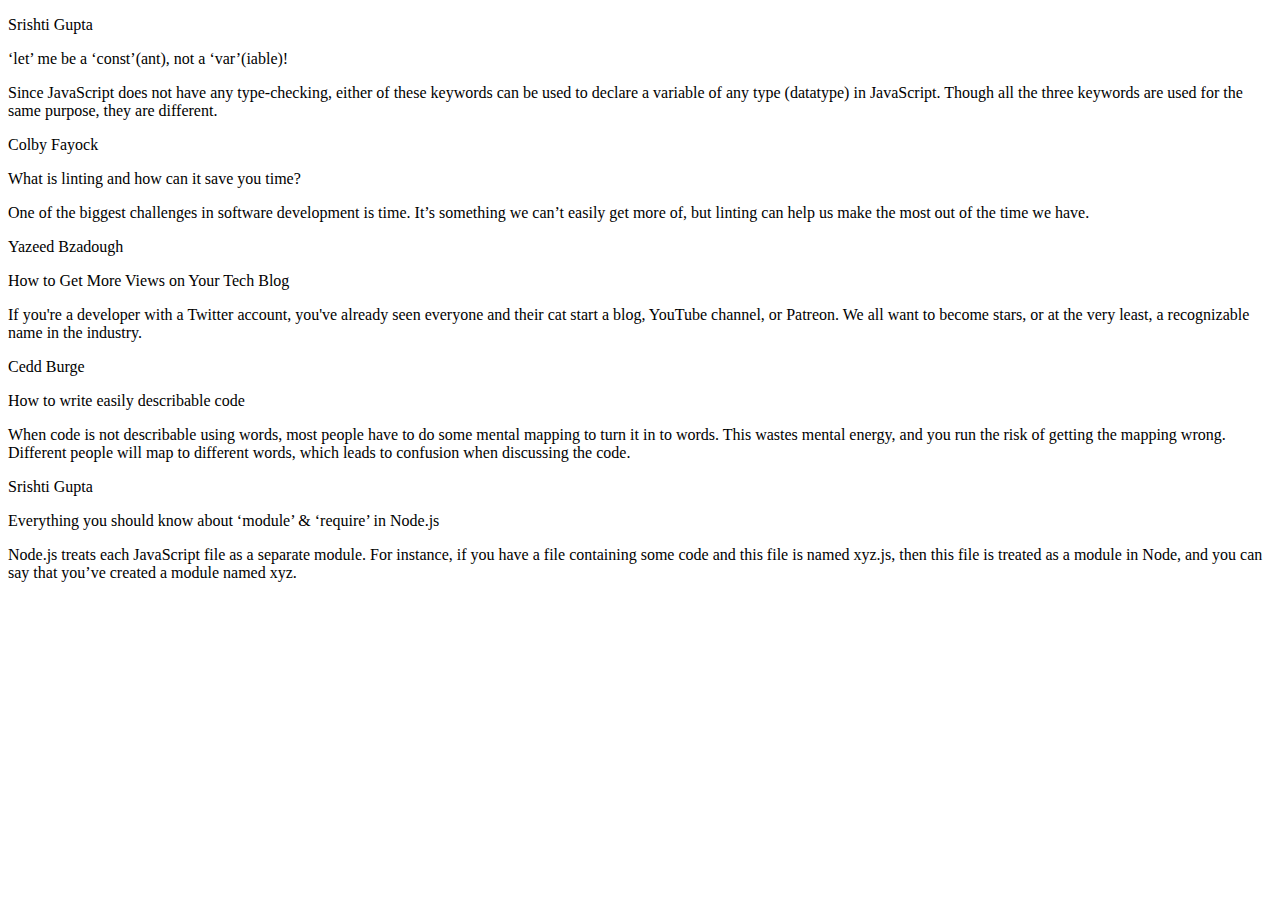
==== html/postslist.html @ 5bf09feb "intial structure" ====
<!DOCTYPE html>
<html>

<head>
    <!-- TODO: Include Font Awesome file here -->
    <!-- TODO: Include Google Fonts file here -->
</head>

<body>
    <!-- TODO: Include code for header here -->

    <!-- ATTENTION: The HTML code for the list of posts has been given to you. You can feel free to add/delete/modify this code. You need to write the proper CSS and JavaScript code corresponding to this page so that the result looks like the screenshots given to you in the Project Statement. -->

    <!-- list of all posts starts here -->
    <div>

        <!-- post 1 starts here -->
        <div>
            <div>
                <p>Srishti Gupta</p>
            </div>

            <div>
                <div>
                    <p>‘let’ me be a ‘const’(ant), not a ‘var’(iable)!</p>
                    <span>
                        <!-- TODO: Include Font Awesome icon for delete icon here -->
                    </span>
                </div>
                <p>Since JavaScript does not have any type-checking, either of these keywords can be used to declare a variable of any type (datatype) in JavaScript. Though all the three keywords are used for the same purpose, they are different.</p>
                <span>
                    <!-- TODO: Include Font Awesome icon for horizontal ellipsis icon here -->
                </span>
            </div>
        </div>
        <!-- post 1 ends here -->

        <!-- post 2 starts here -->
        <div>
            <div>
                <p>Colby Fayock</p>
            </div>

            <div>
                <div>
                    <p>What is linting and how can it save you time?</p>
                    <span>
                        <!-- TODO: Include Font Awesome icon for delete icon here -->
                    </span>
                </div>
                <p>One of the biggest challenges in software development is time. It’s something we can’t easily get more of, but linting can help us make the most out of the time we have.</p>
                <span>
                    <!-- TODO: Include Font Awesome icon for horizontal ellipsis icon here -->
                </span>
            </div>
        </div>
        <!-- post 2 ends here -->

        <!-- post 3 starts here -->
        <div>
            <div>
                <p>Yazeed Bzadough</p>
            </div>

            <div>
                <div>
                    <p>How to Get More Views on Your Tech Blog</p>
                    <span>
                        <!-- TODO: Include Font Awesome icon for delete icon here -->
                    </span>
                </div>
                <p>If you're a developer with a Twitter account, you've already seen everyone and their cat start a blog, YouTube channel, or Patreon. We all want to become stars, or at the very least, a recognizable name in the industry.</p>
                <span>
                    <!-- TODO: Include Font Awesome icon for horizontal ellipsis icon here -->
                </span>
            </div>
        </div>
        <!-- post 3 ends here -->

        <!-- post 4 starts here -->
        <div>
            <div>
                <p>Cedd Burge</p>
            </div>

            <div>
                <div>
                    <p>How to write easily describable code</p>
                    <span>
                        <!-- TODO: Include Font Awesome icon for delete icon here -->
                    </span>
                </div>
                <p>When code is not describable using words, most people have to do some mental mapping to turn it in to words. This wastes mental energy, and you run the risk of getting the mapping wrong. Different people will map to different words, which
                    leads to confusion when discussing the code.</p>
                <span>
                    <!-- TODO: Include Font Awesome icon for horizontal ellipsis icon here -->
                </span>
            </div>
        </div>
        <!-- post 4 ends here -->

        <!-- post 5 starts here -->
        <div>
            <div>
                <p>Srishti Gupta</p>
            </div>

            <div>
                <div>
                    <p>Everything you should know about ‘module’ & ‘require’ in Node.js</p>
                    <span>
                        <!-- TODO: Include Font Awesome icon for delete icon here -->
                    </span>
                </div>
                <p>Node.js treats each JavaScript file as a separate module. For instance, if you have a file containing some code and this file is named xyz.js, then this file is treated as a module in Node, and you can say that you’ve created a module
                    named xyz.</p>
                <span>
                    <!-- TODO: Include Font Awesome icon for horizontal ellipsis icon here -->
                </span>
            </div>
        </div>
        <!-- post 5 ends here -->

        <!-- TODO: Write code for delete post modal here -->

    </div>
    <!-- list of all posts ends here -->
</body>

</html>
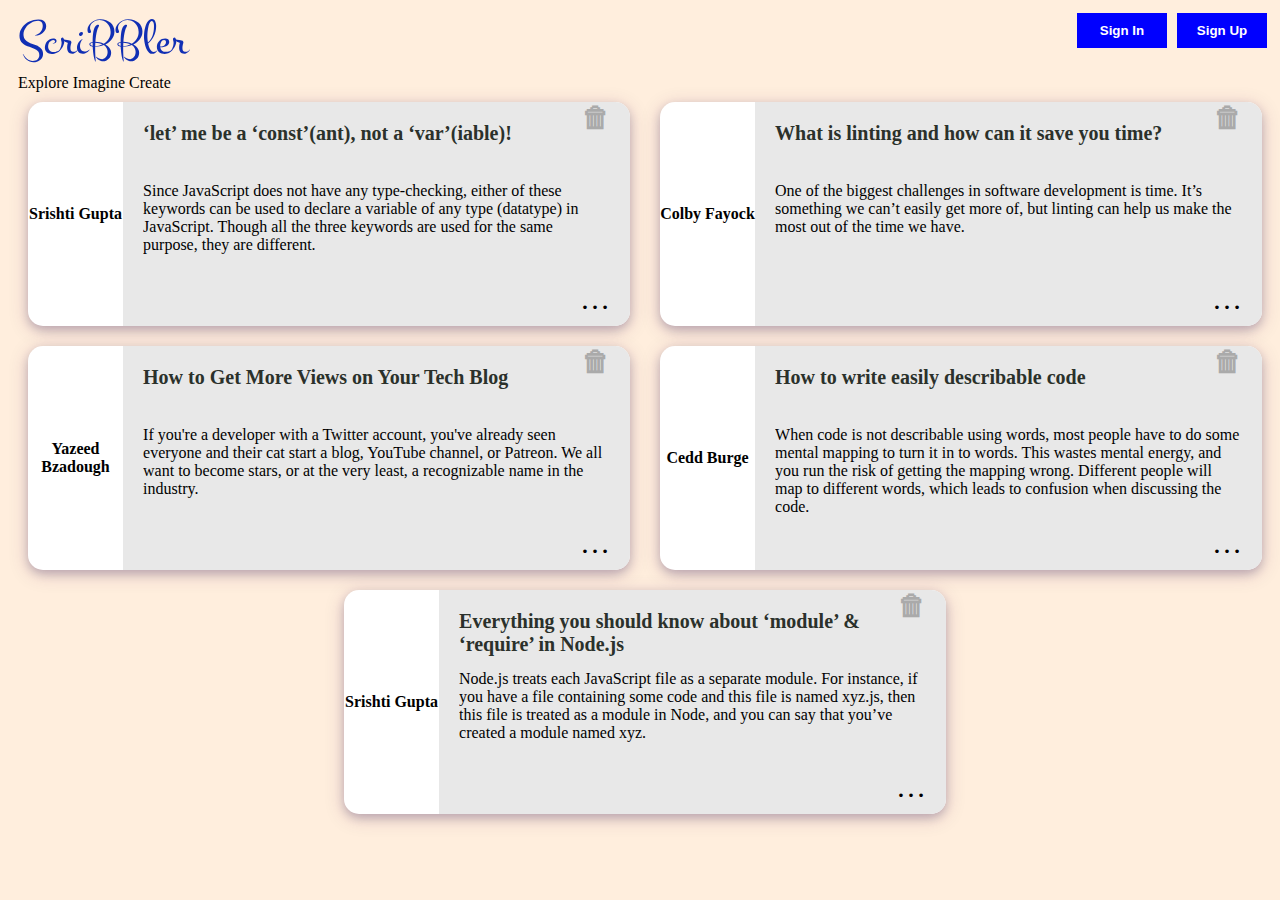
==== commit 644d3bc5: "part-b- partial" ====
--- a/html/postslist.html
+++ b/html/postslist.html
@@ -1,130 +1,152 @@
 <!DOCTYPE html>
 <html>
+<head>
+        <link href='..\css\postlist.css' rel='stylesheet' type='text/css'>
+        <link href='..\css\header.css' rel='stylesheet' type='text/css'>  
+ <link href="https://fonts.googleapis.com/css?family=Montez&display=swap" rel="stylesheet">
+<style>
+	body {
+ 	 background-color: #ffeedd;
+	}
+</style>
+</head>
+<body>
+   <div class="header">
+      <button id ="top_button_1" >Sign Up</button>
+      <button id ="top_button_2" >Sign In</button>
+      <a id="logo_text" class="logo">ScriBBler</a>
+      <p class="sub_text">Explore Imagine Create</p>
+  </div> 
+<div>
+<div id="myModal" class="modal">                  
+    <div class="modal-content">
+        <span class="close">&times;</span>
+        <p>
+        <h1>Get Started</h1>
+        <hr class = "hr-Shade">
+        <form class = "form-style">
+        <label>Full Name</label><br>
+        <input type="text" placeholder="Enter Full Name" required>      <br>           
+        <label>Username</label><br>
+        <input type="text" placeholder="Enter Username" required><br>                
+        <label>Password </label><br>
+        <input type="password" placeholder="Enter Password" required><br>                  
+        <label>Confirm Password</label><br>
+        <input type="password" placeholder="Confirm Password" required><br>                 
+        <button class = "Sign-Up-Button">Sign Up</button>
+        </form>       
+        </p>
+    </div>
+    </div>
+            <!-- For Sign In -->
+    <div id="myModal2" class="modal">                  
+    <div class="modal-content">
+        <span class="close">&times;</span>
+        <p>
+        <h1>Welcome Back</h1>
+        <hr class = "hr-Shade">
+        <form class = "form-style">   
+            <label>Username</label>
+            <input type="text" placeholder="Enter Username" required>
+            <label>Password</label>
+            <input type="password" placeholder="Enter Password" required>
+        <button class = "Sign-Up-Button">Sign In</button><br>
+        Not a member ? <a id = "linking">Sign Up</a>
+        </form>       
+        </p>
+    </div>
+    </div>
+<div class="allPostsContainer" >
+    <div id = "row-one">
+        <div class="post" id="post1">
+            <div class="post-left">
+                <p class="post-username">Srishti Gupta</p>
+            </div>
+            <div class="post-content">
+                <span id ="del1" onclick="del(post1)" class="del-btn">&#x1F5D1;</span>
+            <p class="post-title">‘let’ me be a ‘const’(ant), not a ‘var’(iable)! </p>
+            <p class="post-desc">Since JavaScript does not have any type-checking, either of these keywords can be used to declare a variable of any type (datatype) in JavaScript. Though all the three keywords are used for the same purpose, they are different.</p>
+            <span onclick="window.location.href='post.html'" class="post-more">&#x2026;</span>
+        </div>
+    </div>
+    <div class="post" id="post2">
+        <div class="post-left">
+            <p class="post-username">
+               Colby Fayock
+            </p>
+        </div>
+        <div class="post-content">
+            <span id ="del2" onclick="del(post2)" class="del-btn">&#x1F5D1;</span>
+            <p class="post-title">What is linting and how can it save you time? </p>
+            <p class="post-desc">One of the biggest challenges in software development is time. It’s something we can’t easily get more of, but linting can help us make the most out of the time we have.</p>         
+            <span onclick="window.location.href='post.html'" class="post-more">&#x2026;</span>
+        </div>
+</div>
+</div>
+<div id = "row-two">
+        <div class="post" id="post3">
+                <div class="post-left">
+                    <p class="post-username">
+                        Yazeed Bzadough
+                    </p>
+                </div>
+                <div class="post-content">        
+                        <span id ="del3" onclick="del(post3)" class="del-btn">&#x1F5D1;</span>     
+                    <p class="post-title">How to Get More Views on Your Tech Blog</p>
+                    <p class="post-desc">If you're a developer with a Twitter account, you've already seen everyone and their cat start a blog, YouTube channel, or Patreon. We all want to become stars, or at the very least, a recognizable name in the industry.</p>          
+                    <span onclick="window.location.href='post.html'" class="post-more">&#x2026;</span>          
+                </div>
+        </div>
+         <div class="post" id="post4">
+                <div class="post-left">
+                    <p class="post-username">Cedd Burge</p>
+                </div>
+                <div class="post-content">               
+                    <span id ="del4" onclick="del(post4)" class="del-btn">&#x1F5D1;</span>               
+                    <p class="post-title">How to write easily describable code </p>
+                    <p class="post-desc">When code is not describable using words, most people have to do some mental mapping to turn it in to words. This wastes mental energy, and you run the risk of getting the mapping wrong. Different people will map to different words, which
+                    leads to confusion when discussing the code.</p>                
+                    <span onclick="window.location.href='post.html'" class="post-more">&#x2026;</span>
+                </div>
+        </div>
+  
+    
+</div>
+<div id = "row-three" style="width: 50%; margin:auto;"><br>
+        <div class="post" id="post5">
+                <div class="post-left">
+                    <p class="post-username">Srishti Gupta</p>
+                </div>
+                <div class="post-content">               
+                    <span id ="del5" onclick="del(post5)" class="del-btn">&#x1F5D1;</span>               
+                    <p class="post-title">Everything you should know about ‘module’ & ‘require’ in Node.js </p>
+                    <p class="post-desc">Node.js treats each JavaScript file as a separate module. For instance, if you have a file containing some code and this file is named xyz.js, then this file is treated as a module in Node, and you can say that you’ve created a module
+                    named xyz.</p>                
+                    <span onclick="window.location.href='post.html'" class="post-more">&#x2026;</span>
+                </div>
+        </div>
+</div>
+</div>
 
-<head>
-    <!-- TODO: Include Font Awesome file here -->
-    <!-- TODO: Include Google Fonts file here -->
-</head>
-
-<body>
-    <!-- TODO: Include code for header here -->
-
-    <!-- ATTENTION: The HTML code for the list of posts has been given to you. You can feel free to add/delete/modify this code. You need to write the proper CSS and JavaScript code corresponding to this page so that the result looks like the screenshots given to you in the Project Statement. -->
-
-    <!-- list of all posts starts here -->
-    <div>
-
-        <!-- post 1 starts here -->
-        <div>
-            <div>
-                <p>Srishti Gupta</p>
-            </div>
-
-            <div>
-                <div>
-                    <p>‘let’ me be a ‘const’(ant), not a ‘var’(iable)!</p>
-                    <span>
-                        <!-- TODO: Include Font Awesome icon for delete icon here -->
-                    </span>
-                </div>
-                <p>Since JavaScript does not have any type-checking, either of these keywords can be used to declare a variable of any type (datatype) in JavaScript. Though all the three keywords are used for the same purpose, they are different.</p>
+    
+<div id="del" class="modal">                  
+        <div class="modal-content">
+            <p id = "model-for-Bloglist">
+                Are you sure you want to delete this post?<br><br>
                 <span>
-                    <!-- TODO: Include Font Awesome icon for horizontal ellipsis icon here -->
+                     <button id = "yes-btn">
+                         Yes
+                    </button>
                 </span>
-            </div>
+                <span>
+                    <button id = "no-btn">
+                        No
+                    </button>
+                </span>
+            </p> 
         </div>
-        <!-- post 1 ends here -->
-
-        <!-- post 2 starts here -->
-        <div>
-            <div>
-                <p>Colby Fayock</p>
-            </div>
-
-            <div>
-                <div>
-                    <p>What is linting and how can it save you time?</p>
-                    <span>
-                        <!-- TODO: Include Font Awesome icon for delete icon here -->
-                    </span>
-                </div>
-                <p>One of the biggest challenges in software development is time. It’s something we can’t easily get more of, but linting can help us make the most out of the time we have.</p>
-                <span>
-                    <!-- TODO: Include Font Awesome icon for horizontal ellipsis icon here -->
-                </span>
-            </div>
-        </div>
-        <!-- post 2 ends here -->
-
-        <!-- post 3 starts here -->
-        <div>
-            <div>
-                <p>Yazeed Bzadough</p>
-            </div>
-
-            <div>
-                <div>
-                    <p>How to Get More Views on Your Tech Blog</p>
-                    <span>
-                        <!-- TODO: Include Font Awesome icon for delete icon here -->
-                    </span>
-                </div>
-                <p>If you're a developer with a Twitter account, you've already seen everyone and their cat start a blog, YouTube channel, or Patreon. We all want to become stars, or at the very least, a recognizable name in the industry.</p>
-                <span>
-                    <!-- TODO: Include Font Awesome icon for horizontal ellipsis icon here -->
-                </span>
-            </div>
-        </div>
-        <!-- post 3 ends here -->
-
-        <!-- post 4 starts here -->
-        <div>
-            <div>
-                <p>Cedd Burge</p>
-            </div>
-
-            <div>
-                <div>
-                    <p>How to write easily describable code</p>
-                    <span>
-                        <!-- TODO: Include Font Awesome icon for delete icon here -->
-                    </span>
-                </div>
-                <p>When code is not describable using words, most people have to do some mental mapping to turn it in to words. This wastes mental energy, and you run the risk of getting the mapping wrong. Different people will map to different words, which
-                    leads to confusion when discussing the code.</p>
-                <span>
-                    <!-- TODO: Include Font Awesome icon for horizontal ellipsis icon here -->
-                </span>
-            </div>
-        </div>
-        <!-- post 4 ends here -->
-
-        <!-- post 5 starts here -->
-        <div>
-            <div>
-                <p>Srishti Gupta</p>
-            </div>
-
-            <div>
-                <div>
-                    <p>Everything you should know about ‘module’ & ‘require’ in Node.js</p>
-                    <span>
-                        <!-- TODO: Include Font Awesome icon for delete icon here -->
-                    </span>
-                </div>
-                <p>Node.js treats each JavaScript file as a separate module. For instance, if you have a file containing some code and this file is named xyz.js, then this file is treated as a module in Node, and you can say that you’ve created a module
-                    named xyz.</p>
-                <span>
-                    <!-- TODO: Include Font Awesome icon for horizontal ellipsis icon here -->
-                </span>
-            </div>
-        </div>
-        <!-- post 5 ends here -->
-
-        <!-- TODO: Write code for delete post modal here -->
-
-    </div>
-    <!-- list of all posts ends here -->
+</div>
+    <script src="..\js\postlist.js">  </script>
 </body>
 
-</html>+</html>
